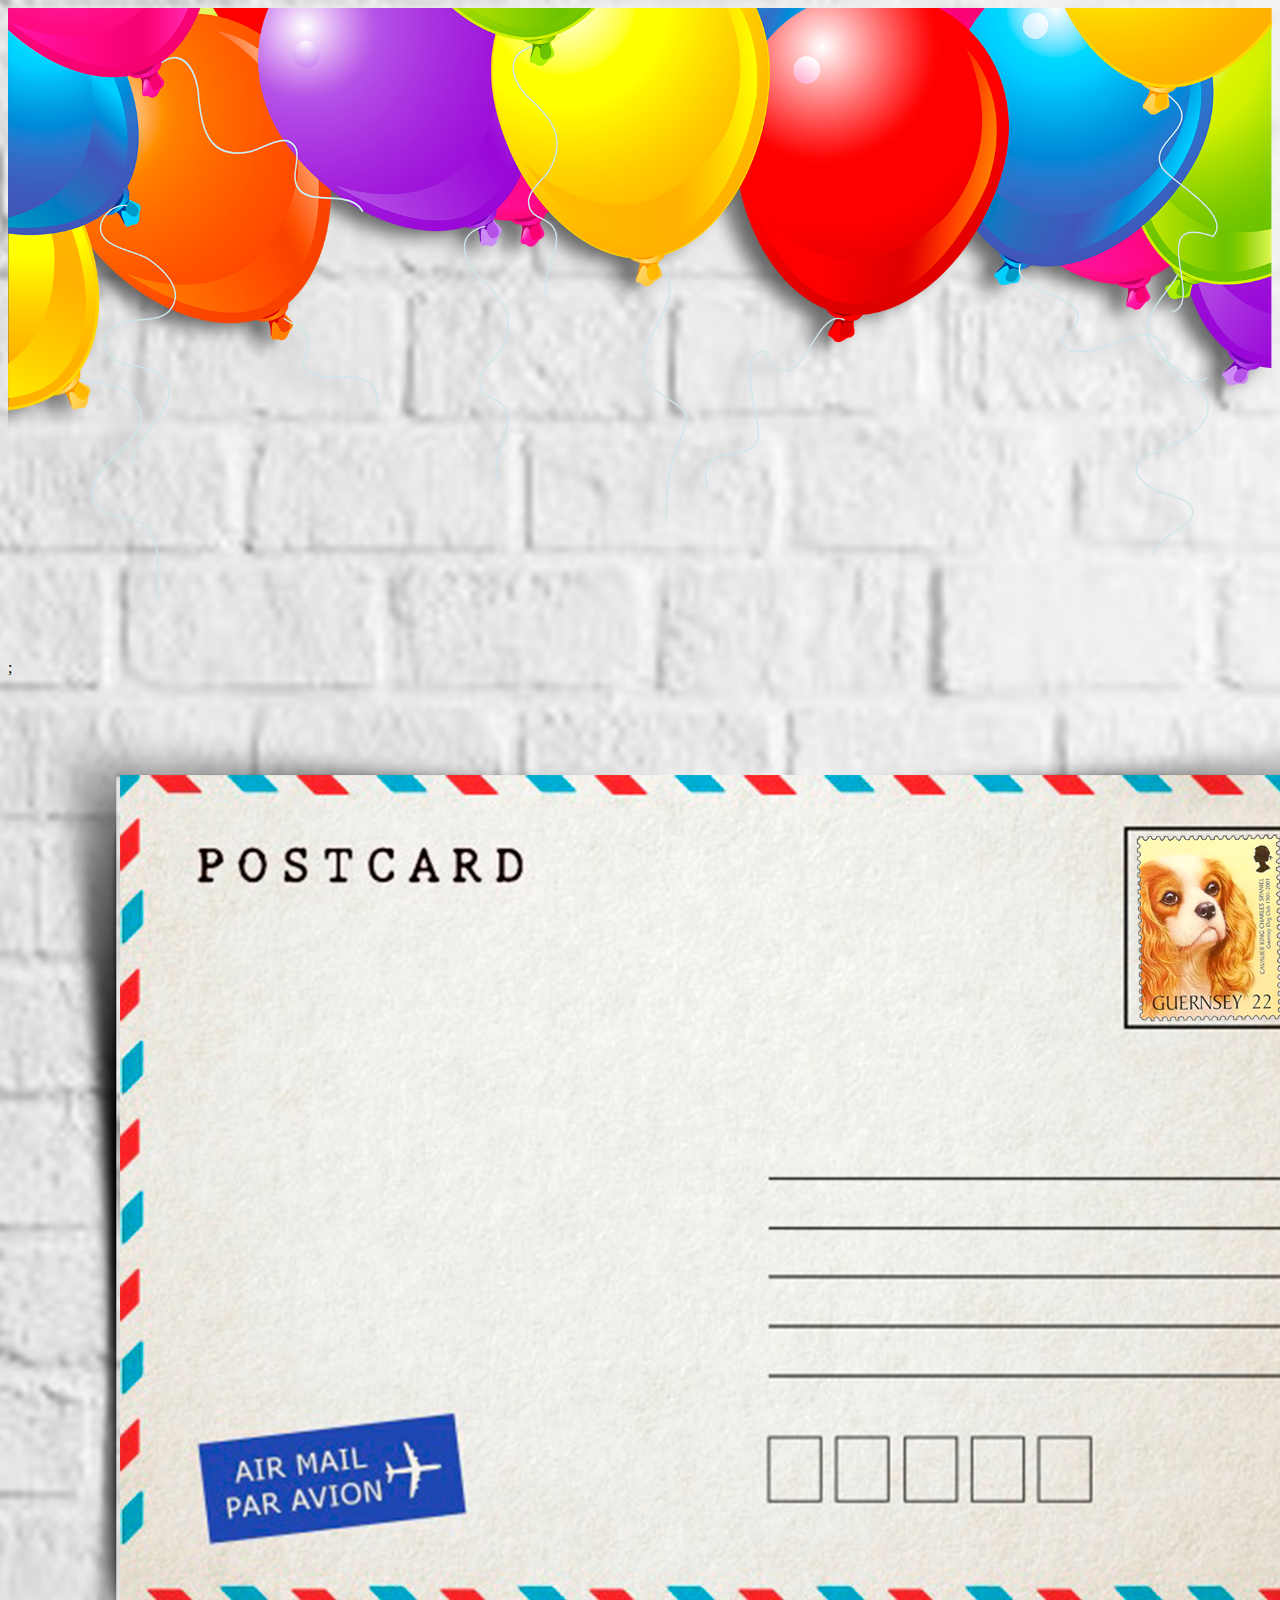
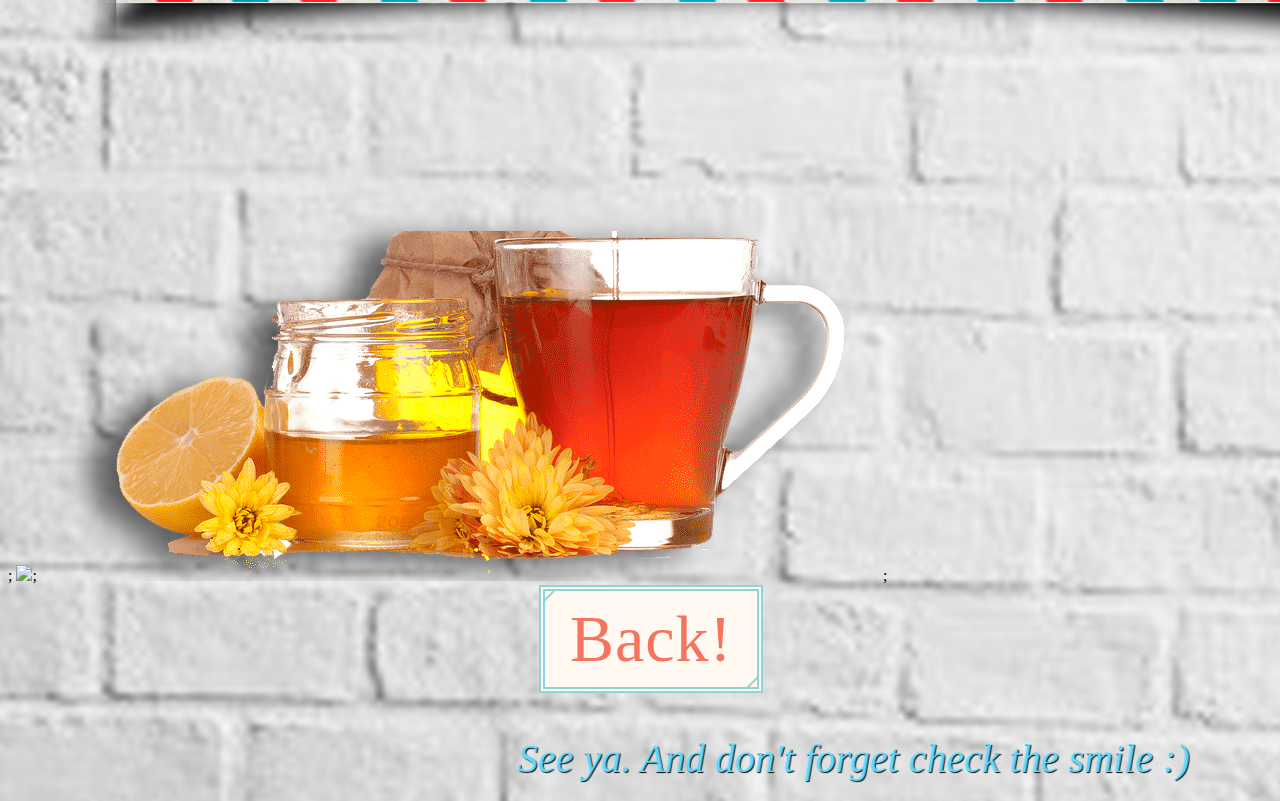
==== index2.html @ ebc13674 "2" ====
﻿<!DOCTYPE html>
<html>
<head>
    <link rel="stylesheet" type="text/css" href="style.css">
    <script src="js.js"></script>
    <title>Hello, Alyena!</title>
    <link rel="shortcut icon" href="img/ic.png" type="image/x-icon">
</head>

        <body>

        <img id="img1" src="img/shariki.png">;
        <img id="img2" src="img/otkr.png">;
        <img id="img3" src="img/mandarini.png">;
        <img id="img4" src="img/chai.png">;


        <div id="pocik"><a href="index.html" class="border-btn1 color-one">Back!</a></div>

        <br>
<br>


<marquee behavior="alternate" scrollamount="10" style="font-style:italic; color: rgb(94, 217, 255); font-size: 40px; font-weight: 10; line-height: 150%; text-shadow: #000000 1px 1px 1px;" >See ya. And don't forget check the smile :)</marquee>



        
        </body>
</html>
---- style.css ----
html {
 
    background-image: url(img/bg1.png);
    background-size: cover;
    background-position: center center;
    background-repeat: no-repeat;
    width:100%;

  }


  
#img1{
    width:100%;


  }


  .border-btn {
    display: inline-block;

    padding: 10px 25px;
    margin-right: 20px;
    background: #FFF9F1;
    text-decoration: none;
    font-family: 'Marck Script', cursive;
    letter-spacing: 1px;
    border-width: 6px;
    border-style: double;
    transition: .5s;
    font-size: 66px;
    position: relative;
    margin-top: 20%;
    margin-left: 50%;

transform: translate(-50%, 0);


  }
  .color-one {
    border-color: #8FD4DB;
    color: #F5745F;
  }

  
  .border-btn:before,
  .border-btn:after {
    content: "";
    position: absolute;
    width: 16px;
    height: 2px;
    transform: rotate(-45deg);
    transition: .5s;
  }
  .color-one:before, .color-one:after {background: #8FD4DB;}

  .border-btn:before {
    left: -3px;
    top: 3px;
  }
  .border-btn:after {
    right: -3px;
    bottom: 3px;
  }
  .color-one:hover {
    background: #8FD4DB;
    border-color: #FFF9F1;
  }


  .color-one:hover:before, .color-one:hover:after {background: #FFF9F1;}




  /* Style the links inside the sidenav */
#mySidenav a {
  position: absolute; /* Position them relative to the browser window */
  left: -80px; /* Position them outside of the screen */
  transition: 0.3s; /* Add transition on hover */
  padding: 15px; /* 15px padding */
  width: 100px; /* Set a specific width */
  text-decoration: none; /* Remove underline */
  font-size: 20px; /* Increase font size */
  color: white; /* White text color */
  border-radius: 0 5px 5px 0; /* Rounded corners on the top right and bottom right side */
}

#mySidenav a:hover {
  left: 0; /* On mouse-over, make the elements appear as they should */
}


.border-btn1 {
  display: inline-block;

  padding: 10px 25px;
  margin-right: 20px;
  background: #FFF9F1;
  text-decoration: none;
  font-family: 'Marck Script', cursive;
  letter-spacing: 1px;
  border-width: 6px;
  border-style: double;
  transition: .5s;
  font-size: 66px;
  position: relative;

  margin-left: 42%;
}

  .border-btn1:before,
  .border-btn1:after {
    content: "";
    position: absolute;
    width: 16px;
    height: 2px;
    transform: rotate(-45deg);
    transition: .5s;
  }
.color-one:before, .color-one:after {background: #8FD4DB;}

.border-btn1:before {
  left: -3px;
  top: 3px;
}
.border-btn1:after {
  right: -3px;
  bottom: 3px;
}

.transition {
  transition: 3s;
}

marquee{
  font: Tahoma;
}
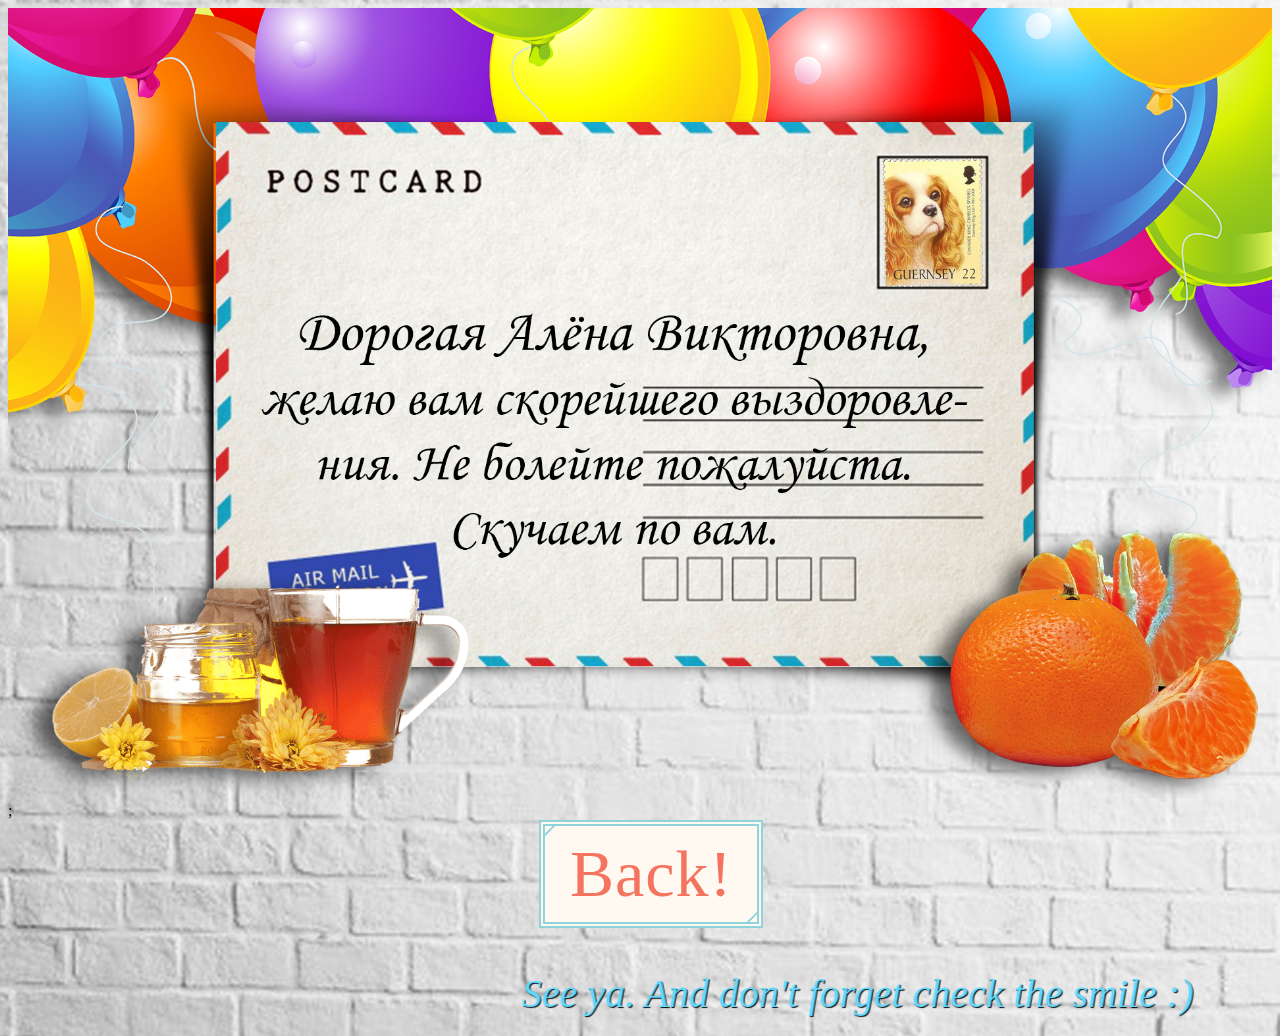
==== commit 4c5a888f: "Rename index3.html to index2.html" ====
--- a/index2.html
+++ b/index2.html
@@ -9,10 +9,7 @@
 
         <body>
 
-        <img id="img1" src="img/shariki.png">;
-        <img id="img2" src="img/otkr.png">;
-        <img id="img3" src="img/mandarini.png">;
-        <img id="img4" src="img/chai.png">;
+        <img id="img1" src="img/img1.png">;
 
 
         <div id="pocik"><a href="index.html" class="border-btn1 color-one">Back!</a></div>
@@ -27,4 +24,4 @@
 
         
         </body>
-</html>+</html>
